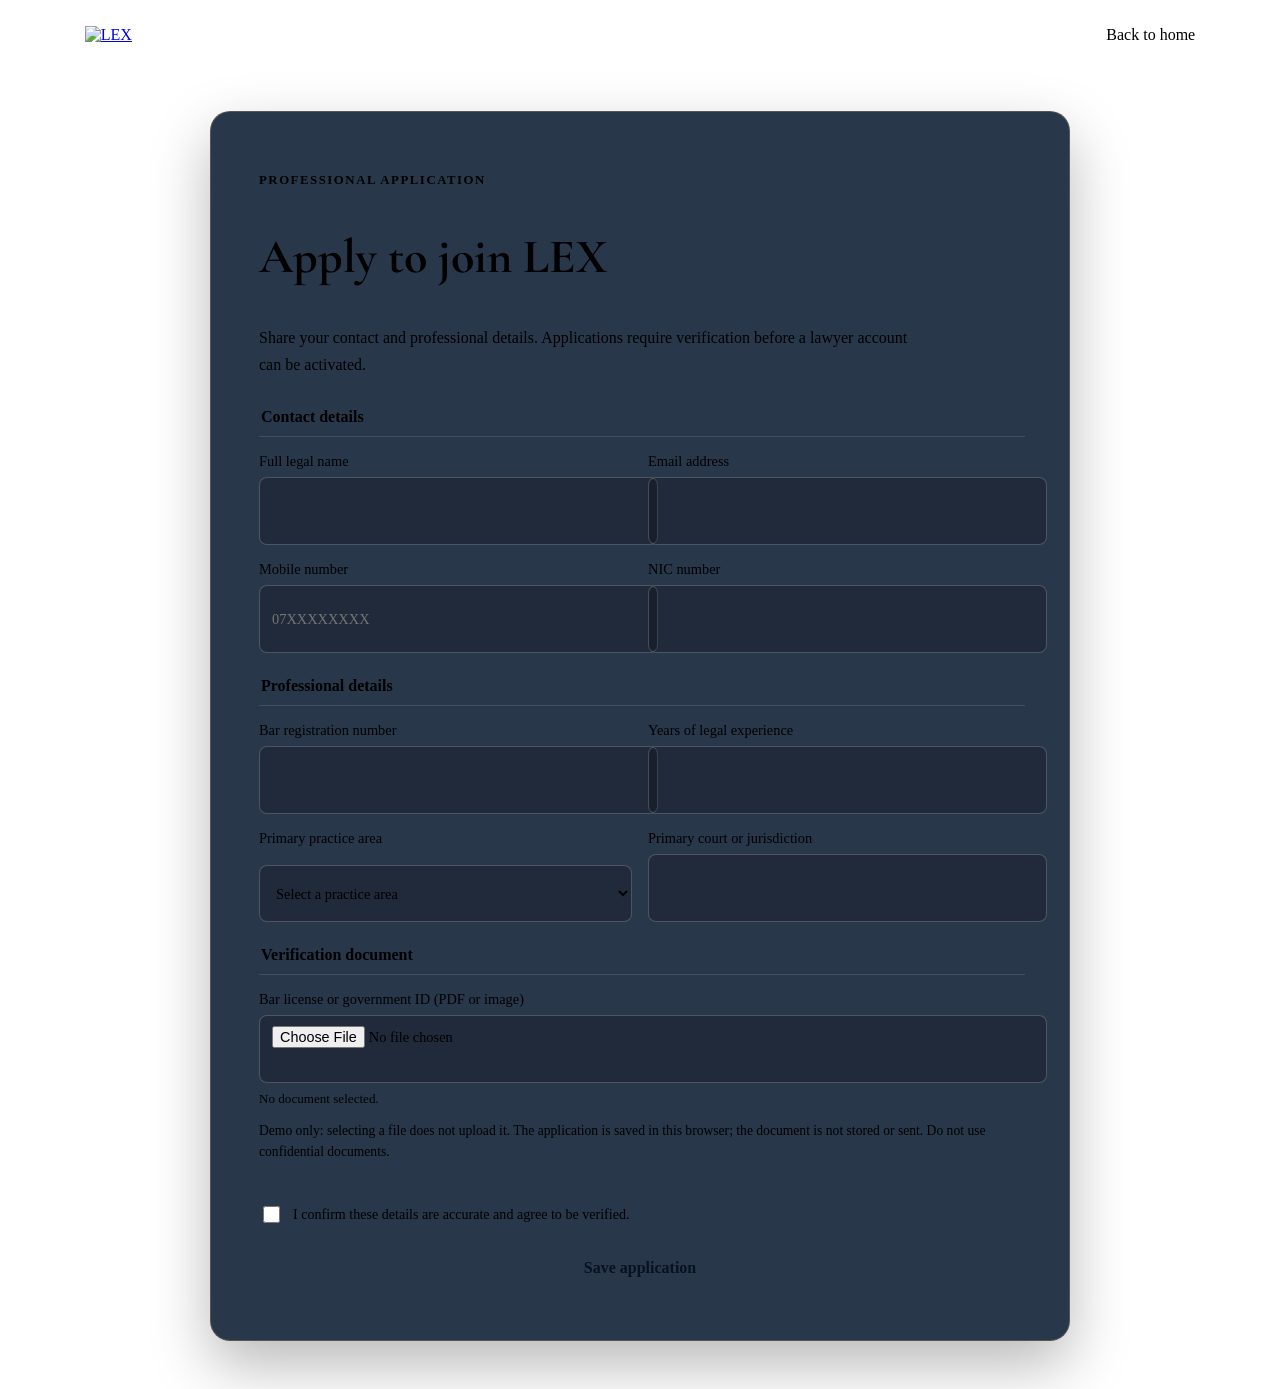
==== lawyer-registration.html @ 7ec7cdd7 "feat: enhance lawyer registration and dashboard features - Added file input for verification documen" ====
<!DOCTYPE html>
<html lang="en">
<head>
    <meta charset="UTF-8">
    <meta name="viewport" content="width=device-width, initial-scale=1.0">
    <meta name="description" content="Submit a lawyer application to join LEX.">
    <title>Lawyer Application | LEX</title>
    <link rel="preconnect" href="https://fonts.googleapis.com">
    <link rel="preconnect" href="https://fonts.gstatic.com" crossorigin>
    <link href="https://fonts.googleapis.com/css2?family=Cormorant+Garamond:wght@500;600;700&family=Outfit:wght@300;400;500;600;700&display=swap" rel="stylesheet">
    <link rel="stylesheet" href="assets/css/landing_page.css">
    <link rel="stylesheet" href="assets/css/lawyer-registration.css">
    <script src="assets/js/lawyer-registration.js" defer></script>
</head>
<body class="lawyer-registration-page">
    <header class="lawyer-registration-header">
        <a class="lawyer-registration-brand" href="index.html" aria-label="LEX home">
            <img src="assets/images/navigation_logo.png" alt="LEX">
        </a>
        <a class="lawyer-back-link" href="index.html">Back to home</a>
    </header>

    <main class="lawyer-registration-main">
        <section class="lawyer-application-card" aria-labelledby="application-title">
            <p class="lawyer-application-eyebrow">Professional application</p>
            <h1 id="application-title">Apply to join LEX</h1>
            <p class="lawyer-application-intro">Share your contact and professional details. Applications require verification before a lawyer account can be activated.</p>

            <form id="lawyerApplicationForm">
                <fieldset>
                    <legend>Contact details</legend>
                    <div class="lawyer-form-grid">
                        <label class="lawyer-field">
                            <span>Full legal name</span>
                            <input name="name" autocomplete="name" required>
                        </label>
                        <label class="lawyer-field">
                            <span>Email address</span>
                            <input name="email" type="email" autocomplete="email" required>
                        </label>
                        <label class="lawyer-field">
                            <span>Mobile number</span>
                            <input name="mobile" type="tel" autocomplete="tel" inputmode="tel" pattern="07[01245678][0-9]{7}" placeholder="07XXXXXXXX" required>
                        </label>
                        <label class="lawyer-field">
                            <span>NIC number</span>
                            <input name="nic" autocomplete="off" pattern="([0-9]{9}[xXvV]|[0-9]{12})" required>
                        </label>
                    </div>
                </fieldset>

                <fieldset>
                    <legend>Professional details</legend>
                    <div class="lawyer-form-grid">
                        <label class="lawyer-field">
                            <span>Bar registration number</span>
                            <input name="barRegistration" autocomplete="off" required>
                        </label>
                        <label class="lawyer-field">
                            <span>Years of legal experience</span>
                            <input name="experience" type="number" min="0" max="70" inputmode="numeric" required>
                        </label>
                        <label class="lawyer-field">
                            <span>Primary practice area</span>
                            <select name="practiceArea" required>
                                <option value="" selected disabled>Select a practice area</option>
                                <option>Corporate and business law</option>
                                <option>Property and real estate</option>
                                <option>Criminal law</option>
                                <option>Family law</option>
                                <option>Employment law</option>
                                <option>Other</option>
                            </select>
                        </label>
                        <label class="lawyer-field">
                            <span>Primary court or jurisdiction</span>
                            <input name="jurisdiction" autocomplete="organization-title" required>
                        </label>
                    </div>
                </fieldset>

                <fieldset>
                    <legend>Verification document</legend>
                    <label class="lawyer-field">
                        <span>Bar license or government ID (PDF or image)</span>
                        <input id="verificationDocument" name="verificationDocument" type="file" accept=".pdf,image/*" required>
                    </label>
                    <p class="lawyer-document-selection" id="verificationDocumentName" aria-live="polite">No document selected.</p>
                    <p class="lawyer-demo-notice">Demo only: selecting a file does not upload it. The application is saved in this browser; the document is not stored or sent. Do not use confidential documents.</p>
                </fieldset>
                <label class="lawyer-consent-field">
                    <input name="consent" type="checkbox" required>
                    <span>I confirm these details are accurate and agree to be verified.</span>
                </label>
                <button class="lawyer-submit-button" type="submit">Save application</button>
            </form>
            <p class="lawyer-application-status" id="applicationStatus" role="status" aria-live="polite" hidden></p>
        </section>
    </main>
</body>
</html>
---- assets/css/lawyer-registration.css ----
.lawyer-registration-page {
    min-height: 100vh;
}

.lawyer-registration-header {
    display: flex;
    align-items: center;
    justify-content: space-between;
    padding: 18px clamp(20px, 6vw, 80px);
    border-bottom: 1px solid rgba(255, 255, 255, 0.1);
}

.lawyer-registration-brand img {
    display: block;
    width: 128px;
    max-height: 48px;
    object-fit: contain;
}

.lawyer-back-link {
    color: var(--text-gray);
    text-decoration: none;
}

.lawyer-back-link:hover {
    color: var(--gold-bright);
}

.lawyer-registration-main {
    width: min(860px, calc(100% - 32px));
    margin: 48px auto;
}

.lawyer-application-card {
    padding: clamp(24px, 5vw, 48px);
    border: 1px solid rgba(196, 163, 90, 0.3);
    border-radius: 20px;
    background: rgba(12, 28, 51, 0.88);
    box-shadow: 0 24px 60px rgba(0, 0, 0, 0.28);
}

.lawyer-application-eyebrow {
    margin-bottom: 8px;
    color: var(--gold-bright);
    font-size: 0.8rem;
    font-weight: 600;
    letter-spacing: 0.12em;
    text-transform: uppercase;
}

.lawyer-application-card h1 {
    color: var(--text-white);
    font-family: 'Cormorant Garamond', Georgia, serif;
    font-size: clamp(2.2rem, 5vw, 3rem);
}

.lawyer-application-intro {
    max-width: 650px;
    margin: 10px 0 30px;
    color: var(--text-gray);
    line-height: 1.65;
}

.lawyer-application-card fieldset {
    min-width: 0;
    margin: 0 0 24px;
    padding: 0;
    border: 0;
}

.lawyer-application-card legend {
    width: 100%;
    margin-bottom: 16px;
    padding-bottom: 10px;
    border-bottom: 1px solid rgba(255, 255, 255, 0.12);
    color: var(--gold-bright);
    font-size: 1rem;
    font-weight: 600;
}

.lawyer-form-grid {
    display: grid;
    grid-template-columns: repeat(2, minmax(0, 1fr));
    gap: 16px;
}

.lawyer-field {
    display: grid;
    gap: 7px;
    color: var(--text-gray);
    font-size: 0.9rem;
}

.lawyer-field input,
.lawyer-field select {
    width: 100%;
    min-height: 46px;
    padding: 10px 12px;
    border: 1px solid rgba(255, 255, 255, 0.2);
    border-radius: 8px;
    outline: none;
    background: rgba(0, 0, 0, 0.22);
    color: var(--text-white);
    font: inherit;
}

.lawyer-field select option {
    color: #13233d;
}

.lawyer-field input:focus,
.lawyer-field select:focus {
    border-color: var(--gold-bright);
    box-shadow: 0 0 0 3px rgba(216, 188, 118, 0.16);
}

.lawyer-demo-notice {
    margin: 4px 0 18px;
    color: var(--muted);
    font-size: 0.85rem;
    line-height: 1.55;
}

.lawyer-document-selection {
    margin-top: 8px;
    color: var(--text-gray);
    font-size: 0.82rem;
}

.lawyer-consent-field {
    display: flex;
    align-items: flex-start;
    gap: 10px;
    margin: 4px 0 18px;
    color: var(--text-gray);
    font-size: 0.88rem;
    line-height: 1.5;
}

.lawyer-consent-field input {
    flex: 0 0 auto;
    width: 17px;
    height: 17px;
    margin-top: 2px;
    accent-color: var(--gold-color);
}

.lawyer-submit-button {
    width: 100%;
    min-height: 48px;
    border: 0;
    border-radius: 8px;
    background: var(--gold-color);
    color: #071221;
    cursor: pointer;
    font: inherit;
    font-weight: 700;
}

.lawyer-submit-button:hover {
    background: var(--gold-bright);
}

.lawyer-application-status {
    margin-top: 18px;
    padding: 14px;
    border: 1px solid rgba(0, 230, 118, 0.35);
    border-radius: 8px;
    color: #baf2d2;
    line-height: 1.5;
}

@media (max-width: 600px) {
    .lawyer-registration-main {
        margin: 24px auto;
    }

    .lawyer-form-grid {
        grid-template-columns: 1fr;
    }
}
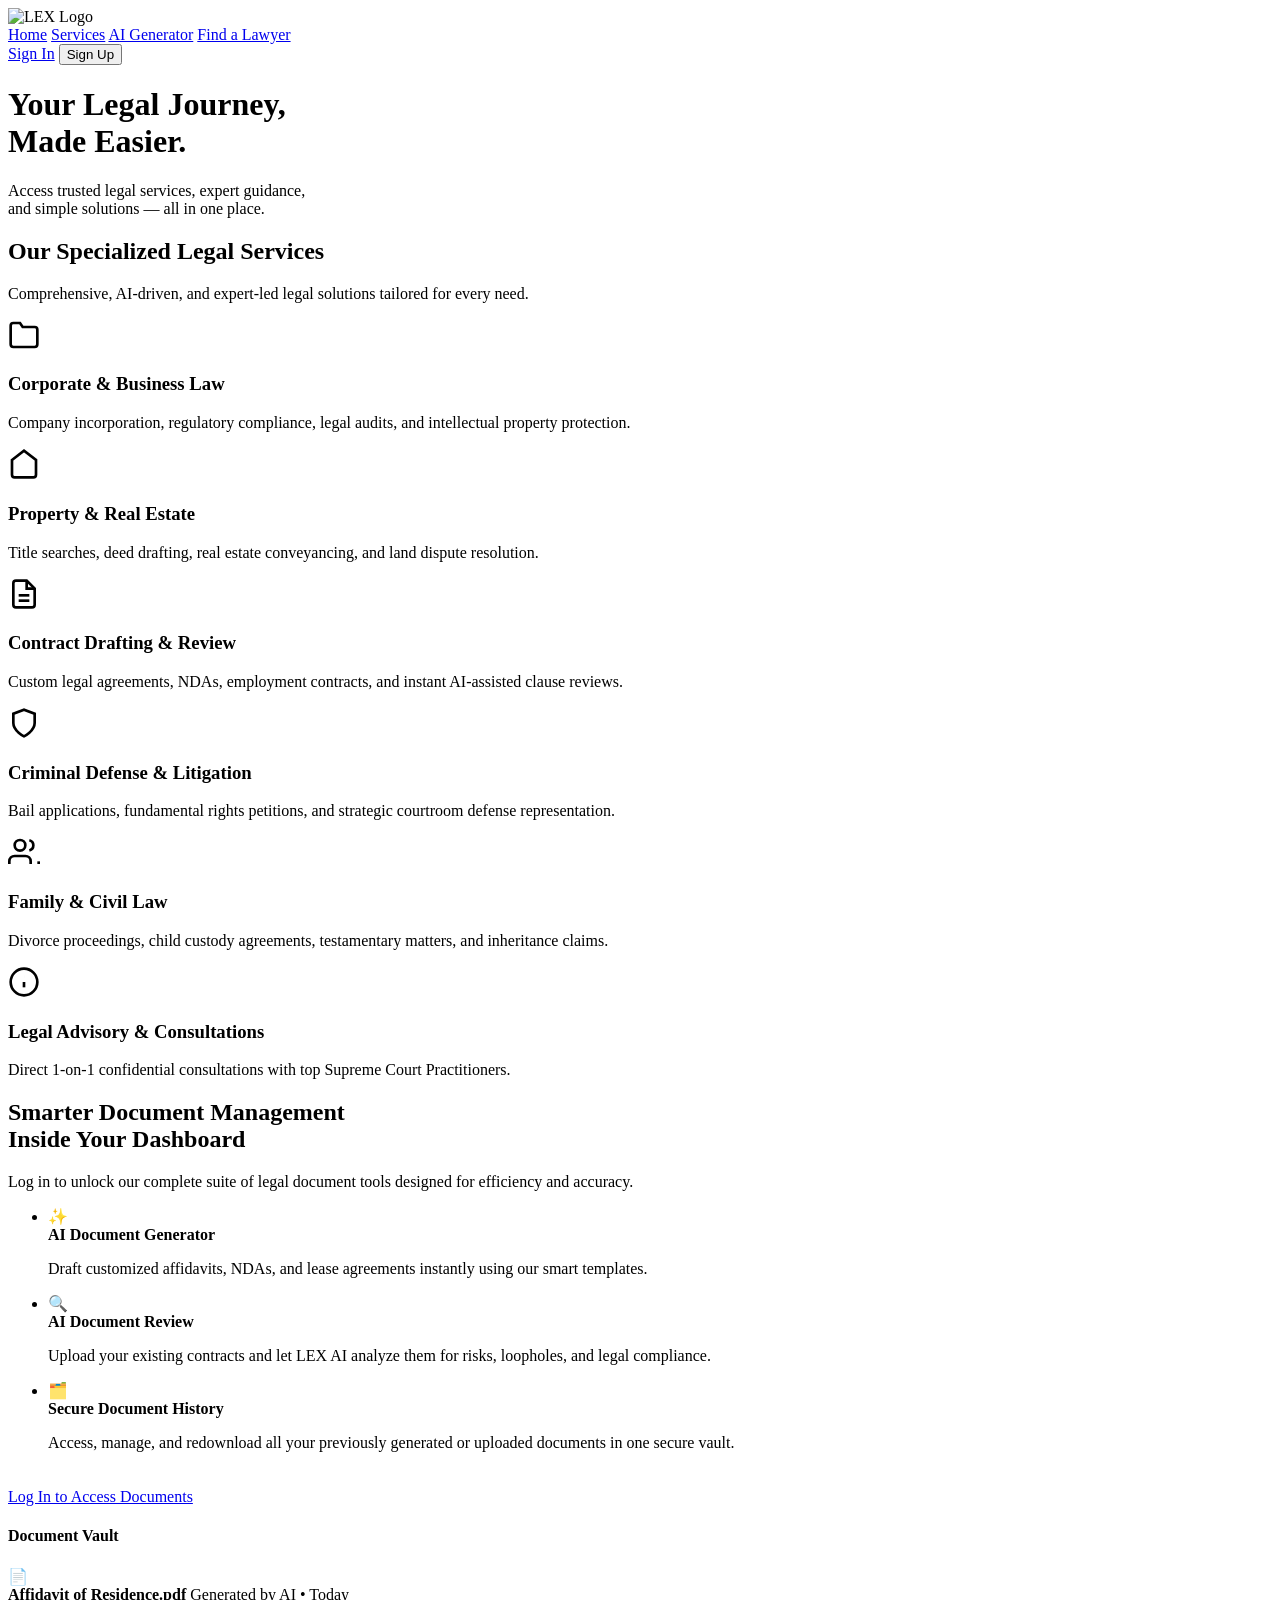
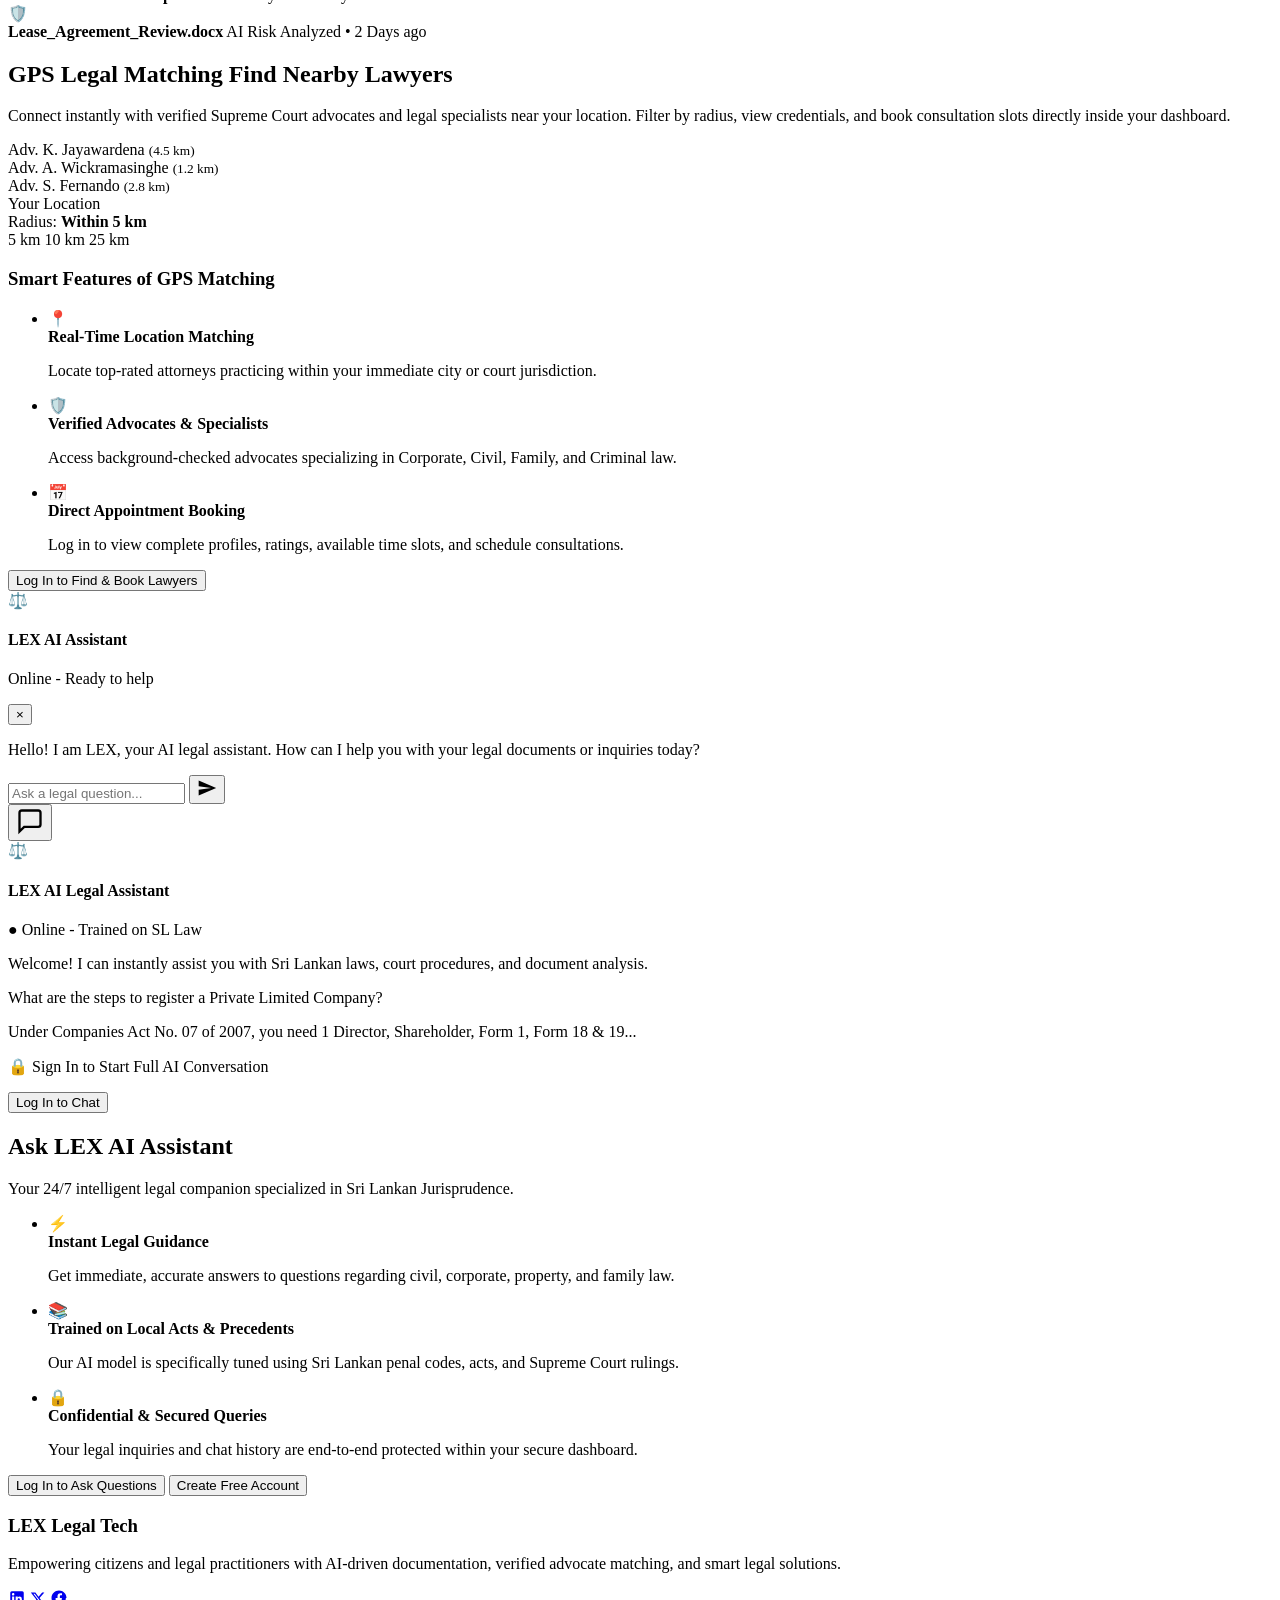
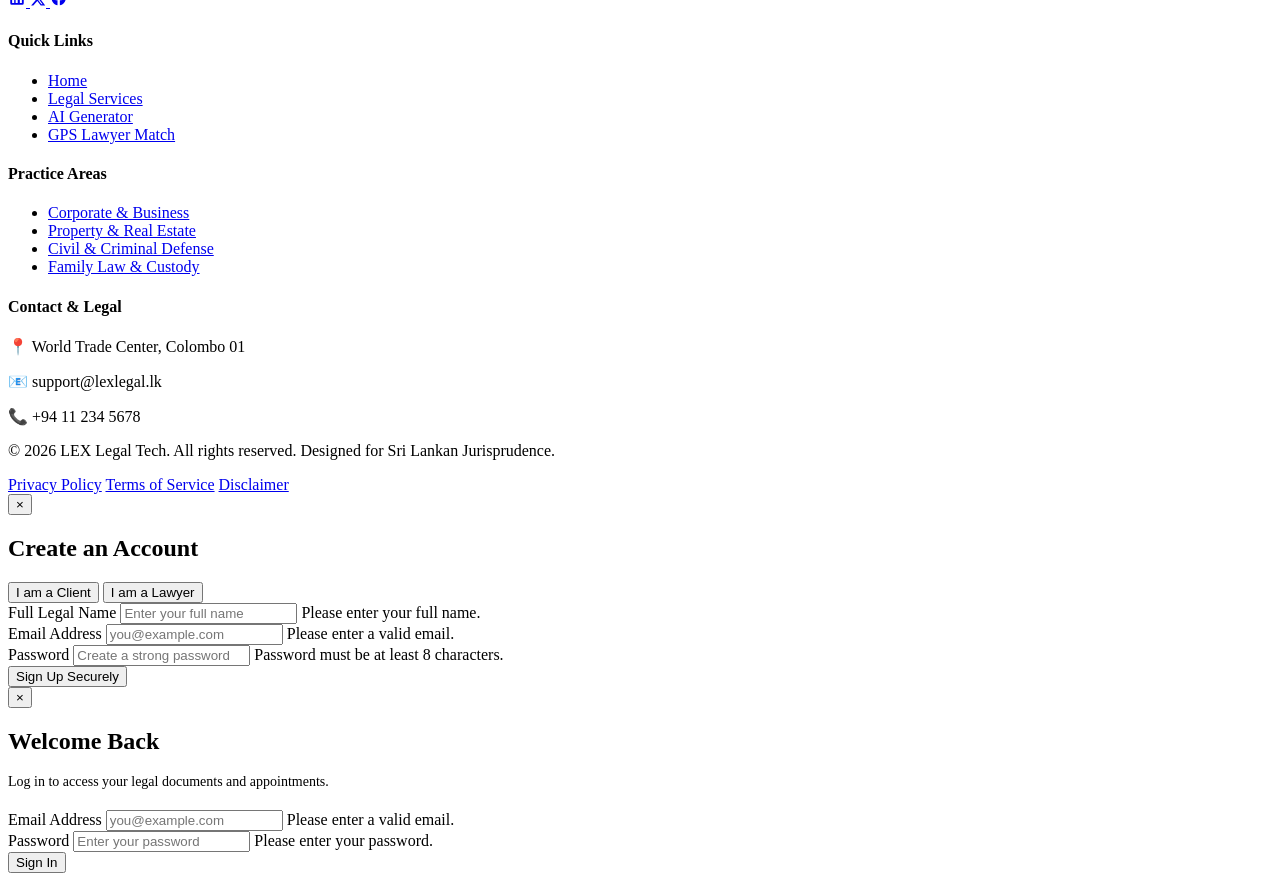
==== commit 50945aa3: "Upload complete project Co-authored-by: Copilot <223556219+Copilot@users.noreply.github.com>" ====
--- a/lawyer-registration.html
+++ b/lawyer-registration.html
@@ -10,6 +10,8 @@
     <link href="https://fonts.googleapis.com/css2?family=Cormorant+Garamond:wght@500;600;700&family=Outfit:wght@300;400;500;600;700&display=swap" rel="stylesheet">
     <link rel="stylesheet" href="assets/css/landing_page.css">
     <link rel="stylesheet" href="assets/css/lawyer-registration.css">
+    <script src="assets/js/config.js" defer></script>
+    <script src="assets/js/api.js" defer></script>
     <script src="assets/js/lawyer-registration.js" defer></script>
 </head>
 <body class="lawyer-registration-page">
@@ -32,19 +34,15 @@
                     <div class="lawyer-form-grid">
                         <label class="lawyer-field">
                             <span>Full legal name</span>
-                            <input name="name" autocomplete="name" required>
+                            <input id="applicationName" autocomplete="name" disabled>
                         </label>
                         <label class="lawyer-field">
                             <span>Email address</span>
-                            <input name="email" type="email" autocomplete="email" required>
+                            <input id="applicationEmail" type="email" autocomplete="email" disabled>
                         </label>
                         <label class="lawyer-field">
                             <span>Mobile number</span>
                             <input name="mobile" type="tel" autocomplete="tel" inputmode="tel" pattern="07[01245678][0-9]{7}" placeholder="07XXXXXXXX" required>
-                        </label>
-                        <label class="lawyer-field">
-                            <span>NIC number</span>
-                            <input name="nic" autocomplete="off" pattern="([0-9]{9}[xXvV]|[0-9]{12})" required>
                         </label>
                     </div>
                 </fieldset>
@@ -54,15 +52,15 @@
                     <div class="lawyer-form-grid">
                         <label class="lawyer-field">
                             <span>Bar registration number</span>
-                            <input name="barRegistration" autocomplete="off" required>
+                            <input name="bar_registration" autocomplete="off" required>
                         </label>
                         <label class="lawyer-field">
                             <span>Years of legal experience</span>
-                            <input name="experience" type="number" min="0" max="70" inputmode="numeric" required>
+                            <input name="experience_years" type="number" min="0" max="70" inputmode="numeric" required>
                         </label>
                         <label class="lawyer-field">
                             <span>Primary practice area</span>
-                            <select name="practiceArea" required>
+                            <select name="practice_area" required>
                                 <option value="" selected disabled>Select a practice area</option>
                                 <option>Corporate and business law</option>
                                 <option>Property and real estate</option>
@@ -82,11 +80,11 @@
                 <fieldset>
                     <legend>Verification document</legend>
                     <label class="lawyer-field">
-                        <span>Bar license or government ID (PDF or image)</span>
-                        <input id="verificationDocument" name="verificationDocument" type="file" accept=".pdf,image/*" required>
+                        <span>Bar license or professional verification document (PDF, JPEG, or PNG)</span>
+                        <input id="verificationDocument" name="verification_document" type="file" accept=".pdf,.jpg,.jpeg,.png" required>
                     </label>
                     <p class="lawyer-document-selection" id="verificationDocumentName" aria-live="polite">No document selected.</p>
-                    <p class="lawyer-demo-notice">Demo only: selecting a file does not upload it. The application is saved in this browser; the document is not stored or sent. Do not use confidential documents.</p>
+                    <p class="lawyer-demo-notice">Your document is uploaded to private Supabase Storage for administrator review. Do not upload client documents.</p>
                 </fieldset>
                 <label class="lawyer-consent-field">
                     <input name="consent" type="checkbox" required>
